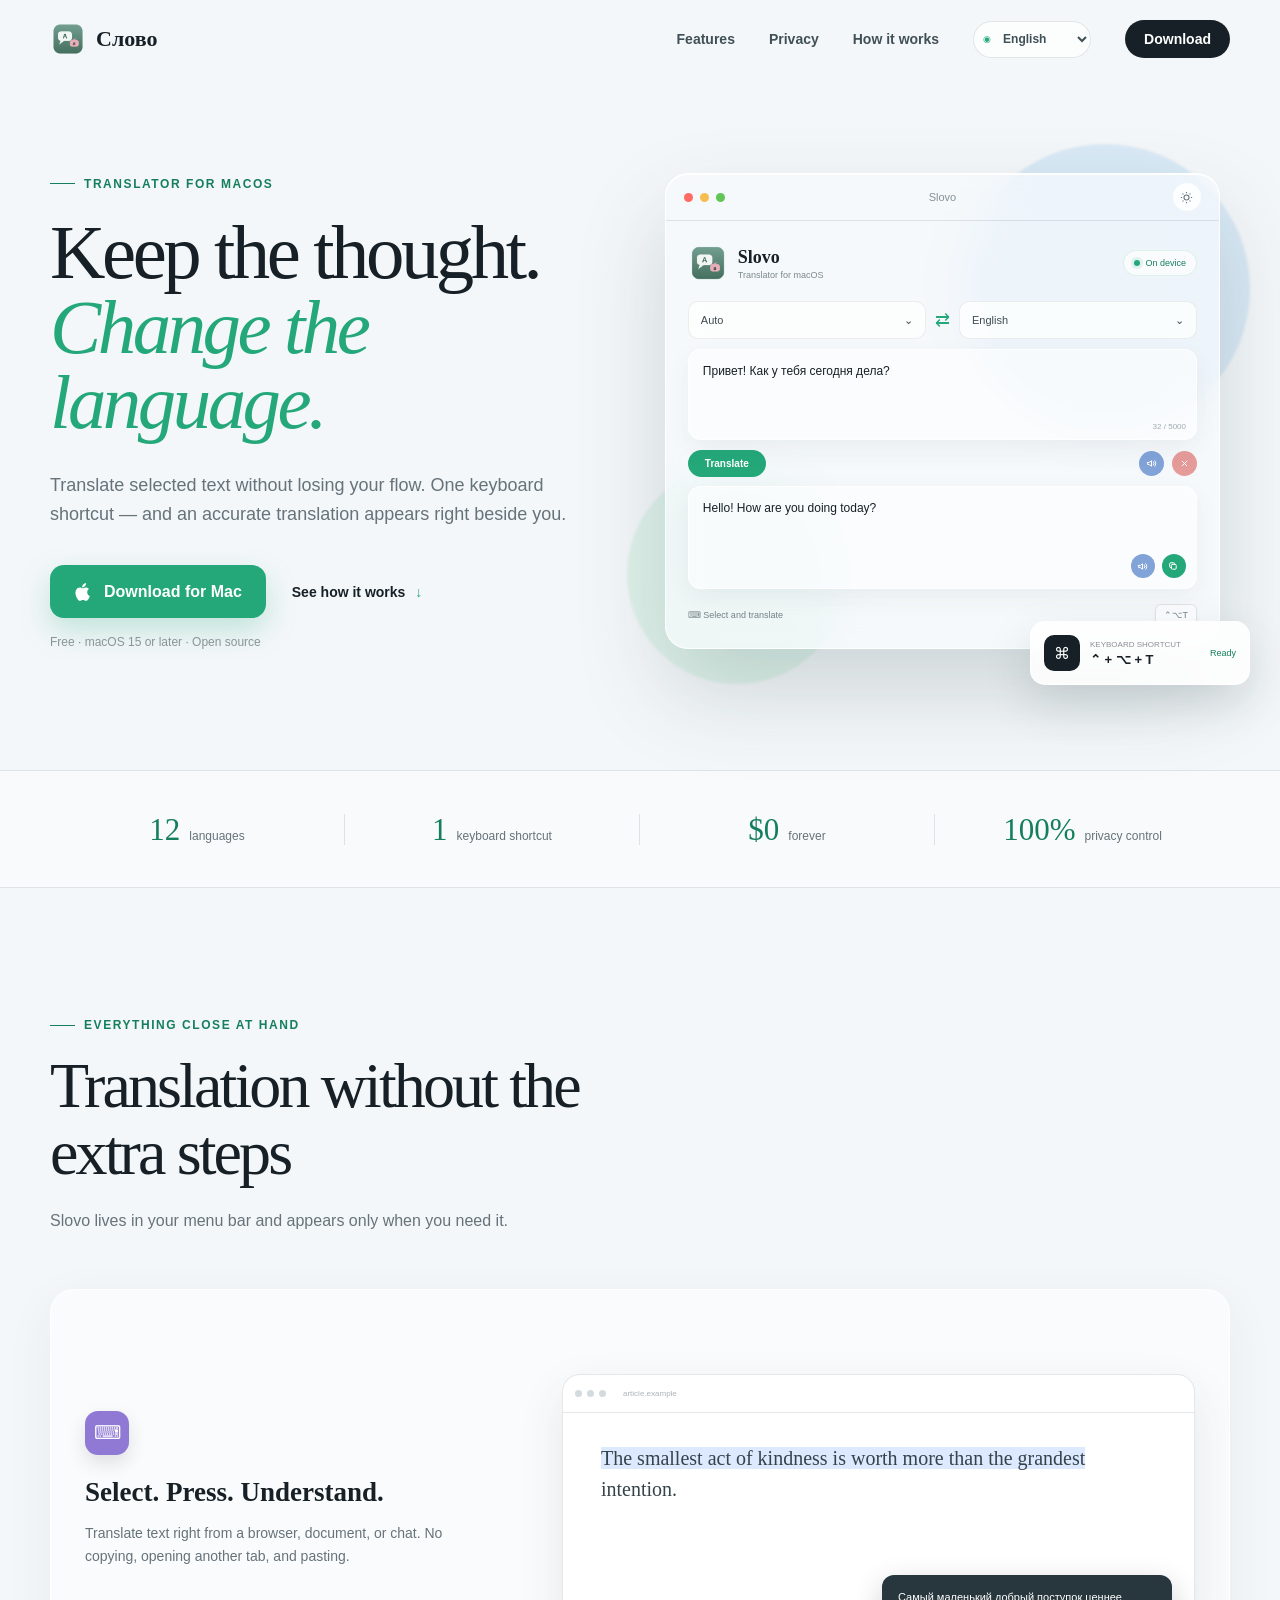
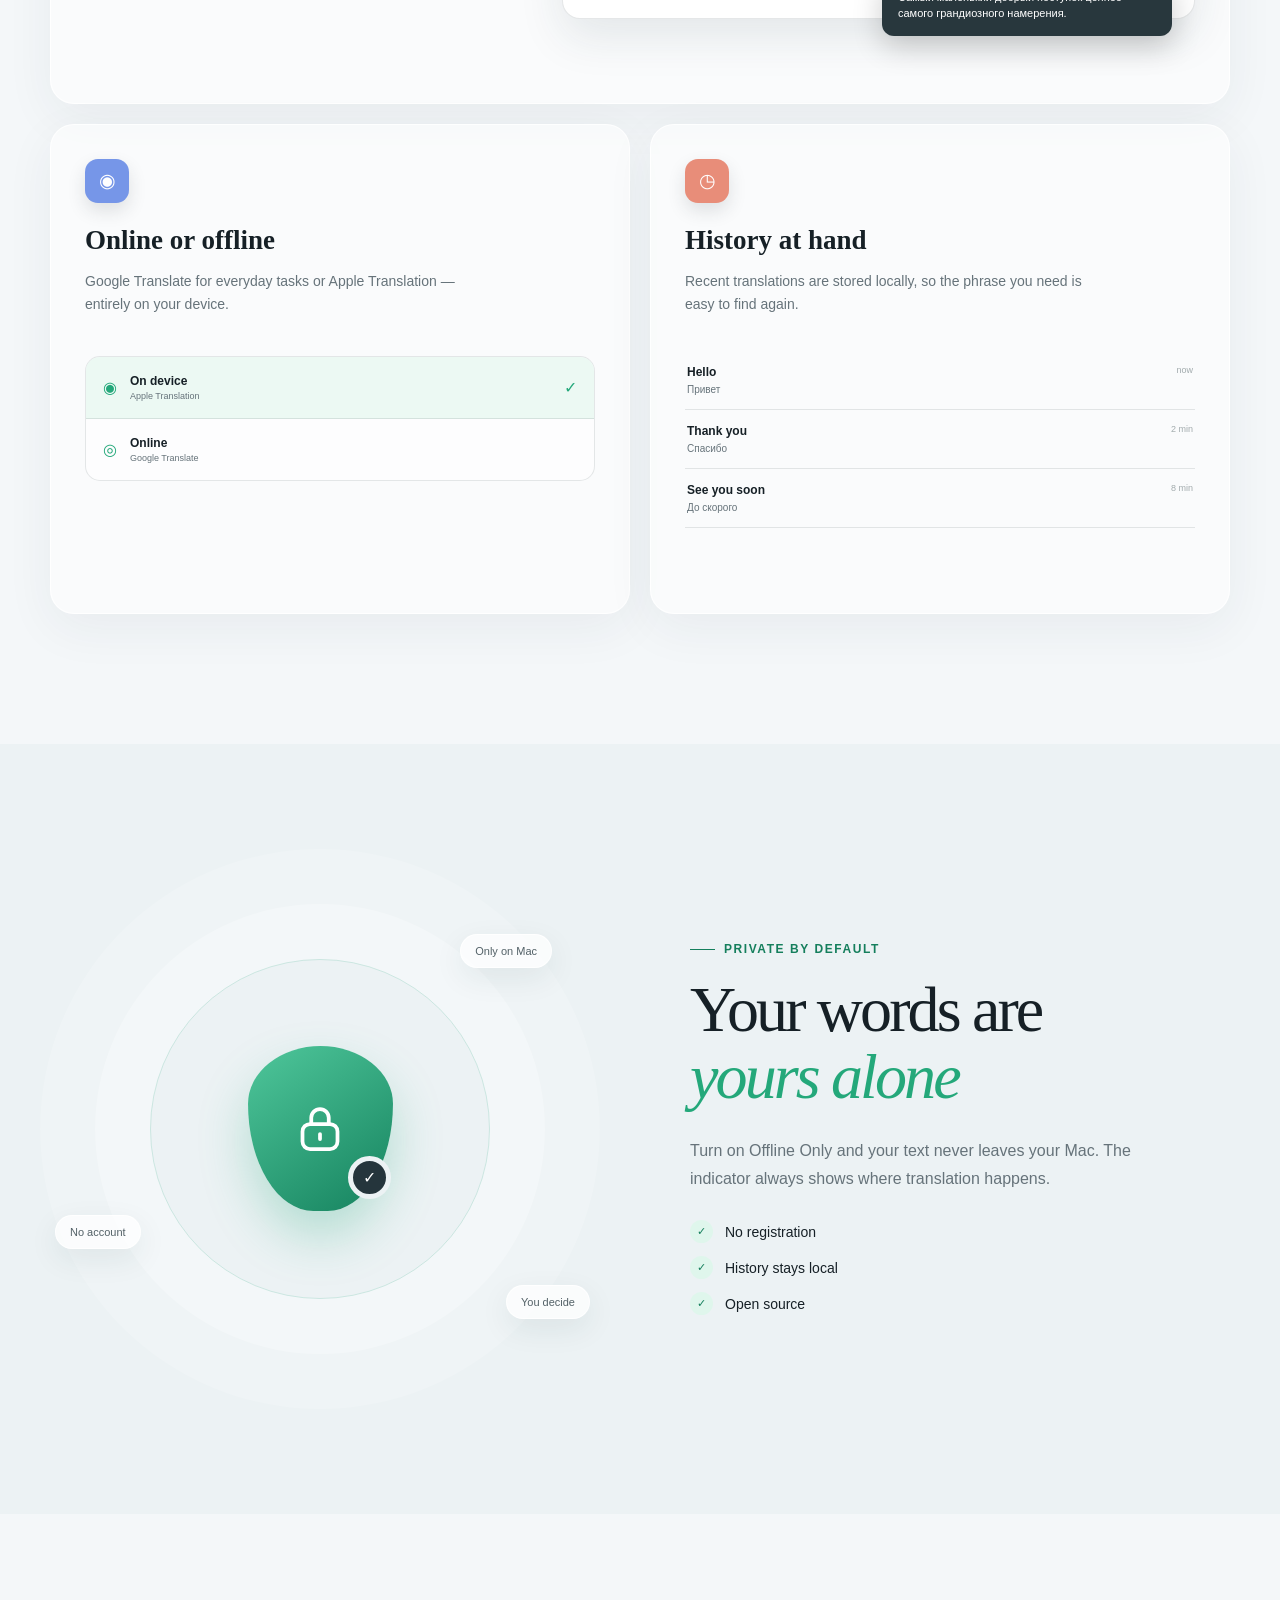
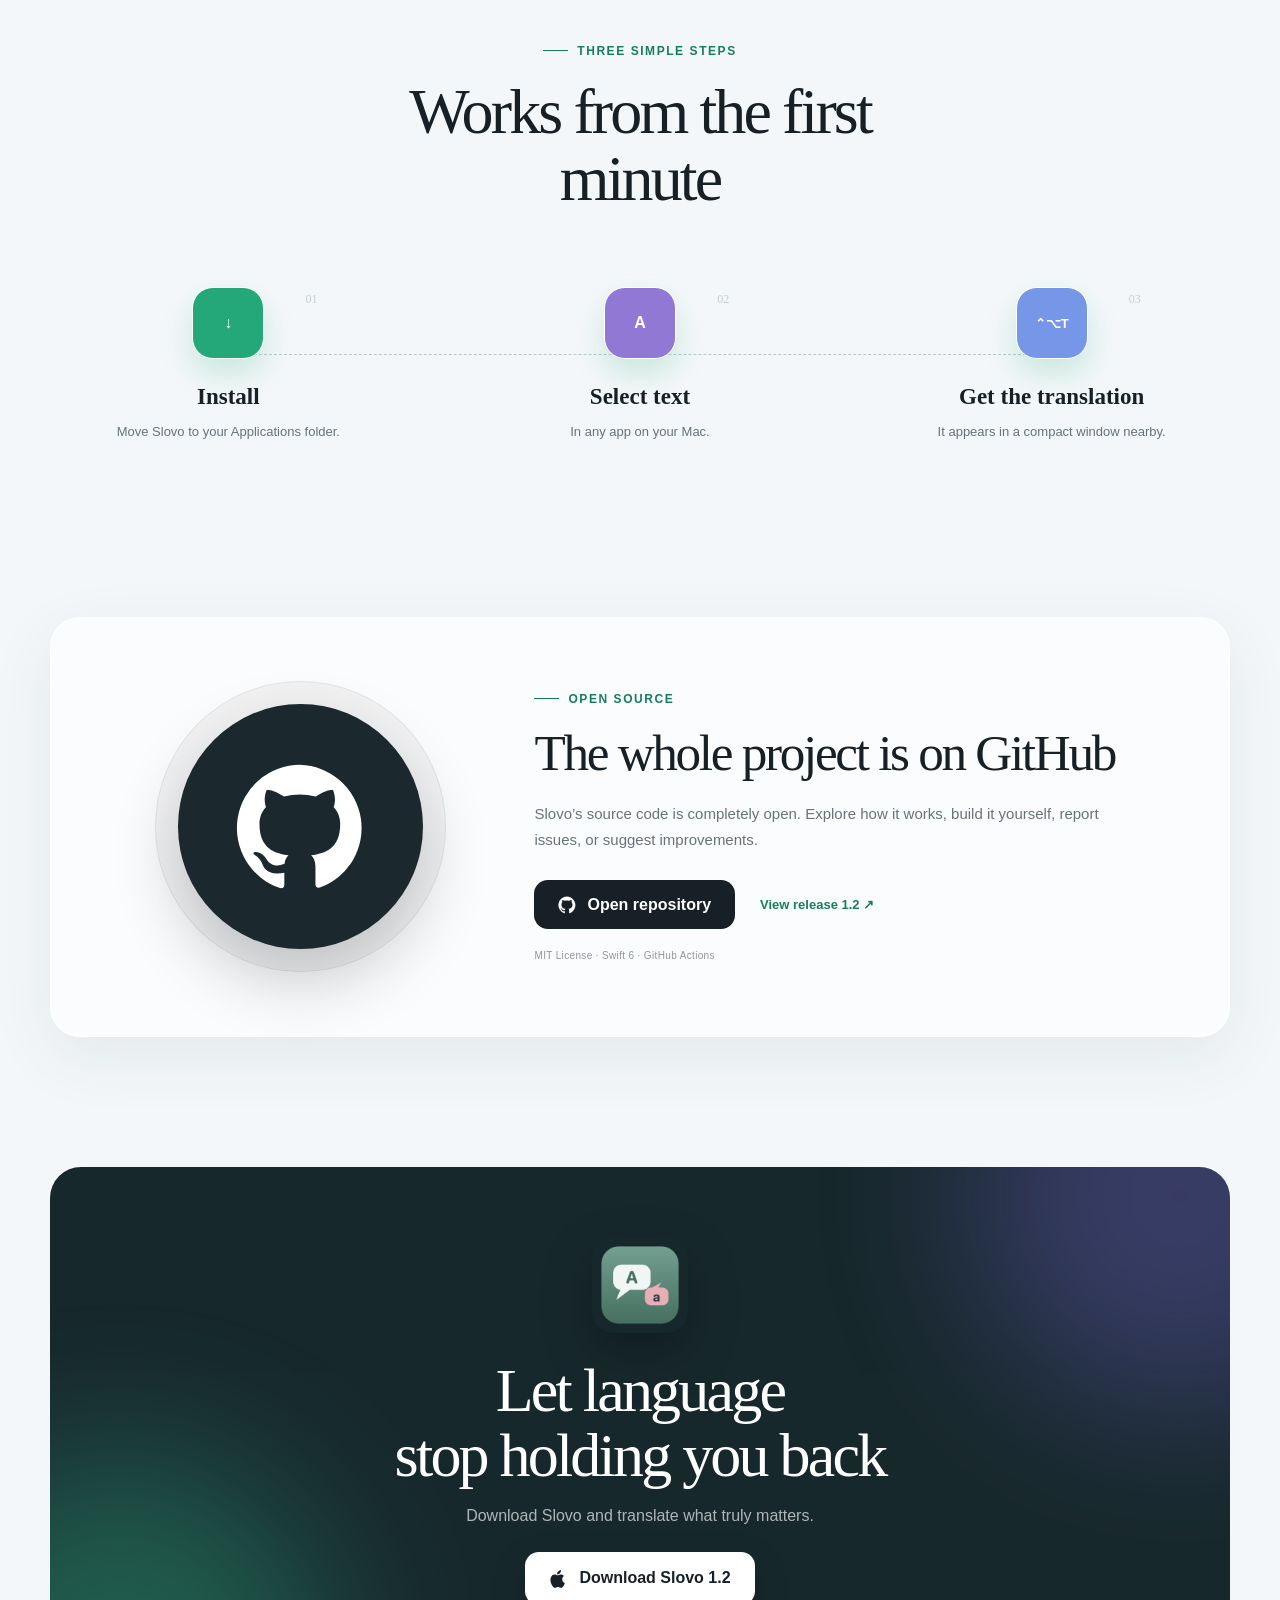
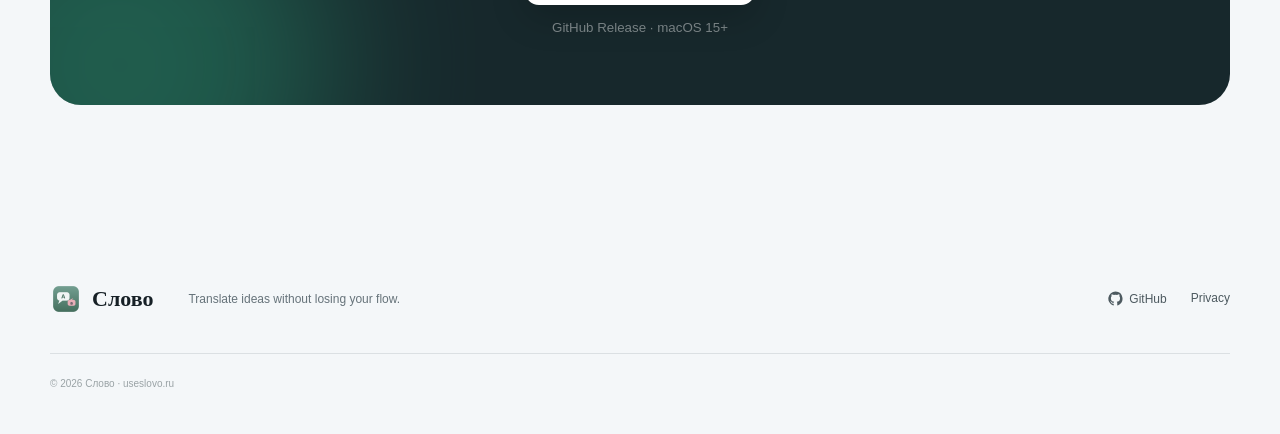
==== website/index.html @ 65efa054 "Add multilingual website for GitHub Pages" ====
<!doctype html>
<html lang="en">
  <head>
    <meta charset="UTF-8" /><meta name="viewport" content="width=device-width, initial-scale=1" />
    <meta name="robots" content="index, follow" /><meta name="description" content="Slovo — a fast, private translator for macOS, available in 12 languages." />
    <link rel="canonical" href="https://useslovo.ru/" />
    <link rel="alternate" hreflang="ru" href="https://useslovo.ru/ru/" />
    <link rel="alternate" hreflang="en" href="https://useslovo.ru/en/" />
    <link rel="alternate" hreflang="es" href="https://useslovo.ru/es/" />
    <link rel="alternate" hreflang="de" href="https://useslovo.ru/de/" />
    <link rel="alternate" hreflang="fr" href="https://useslovo.ru/fr/" />
    <link rel="alternate" hreflang="it" href="https://useslovo.ru/it/" />
    <link rel="alternate" hreflang="pt" href="https://useslovo.ru/pt/" />
    <link rel="alternate" hreflang="zh" href="https://useslovo.ru/zh/" />
    <link rel="alternate" hreflang="ja" href="https://useslovo.ru/ja/" />
    <link rel="alternate" hreflang="ko" href="https://useslovo.ru/ko/" />
    <link rel="alternate" hreflang="tr" href="https://useslovo.ru/tr/" />
    <link rel="alternate" hreflang="uk" href="https://useslovo.ru/uk/" />
    <link rel="alternate" hreflang="x-default" href="https://useslovo.ru/" />
    <title>Slovo — translator for macOS</title><link rel="icon" href="assets/app-icon.png" />
    <style>body{margin:0;min-height:100vh;display:grid;place-items:center;background:#f4f7f9;color:#162026;font-family:-apple-system,BlinkMacSystemFont,"Segoe UI",sans-serif}.card{width:min(620px,calc(100% - 40px));text-align:center}.card img{width:84px;border-radius:20px}.card h1{font:500 58px/1.05 Iowan Old Style,Baskerville,serif;margin:24px 0 12px}.card p{color:#66737a}.languages{margin-top:30px;display:flex;flex-wrap:wrap;justify-content:center;gap:9px}.languages a{padding:10px 14px;border:1px solid rgba(20,37,45,.12);border-radius:999px;color:inherit;text-decoration:none;background:#fff}.languages a:hover{border-color:#24a87a;color:#157f5c}</style>
    <script>!function(){var s=["ru","en","es","de","fr","it","pt","zh","ja","ko","tr","uk"],p='';try{p=localStorage.getItem('slovo-language')||''}catch(e){}var l=(p||navigator.languages&&navigator.languages[0]||navigator.language||'en').toLowerCase().split('-')[0];location.replace('./'+(s.includes(l)?l:'en')+'/'+location.hash)}();</script>
  </head>
  <body><main class="card"><img src="assets/app-icon.png" alt="Slovo" /><h1>Slovo</h1><p>Choose your language · Выберите язык</p><nav class="languages" aria-label="Languages"><a href="./ru/" lang="ru">Русский</a><a href="./en/" lang="en">English</a><a href="./es/" lang="es">Español</a><a href="./de/" lang="de">Deutsch</a><a href="./fr/" lang="fr">Français</a><a href="./it/" lang="it">Italiano</a><a href="./pt/" lang="pt">Português</a><a href="./zh/" lang="zh">中文</a><a href="./ja/" lang="ja">日本語</a><a href="./ko/" lang="ko">한국어</a><a href="./tr/" lang="tr">Türkçe</a><a href="./uk/" lang="uk">Українська</a></nav></main></body>
</html>
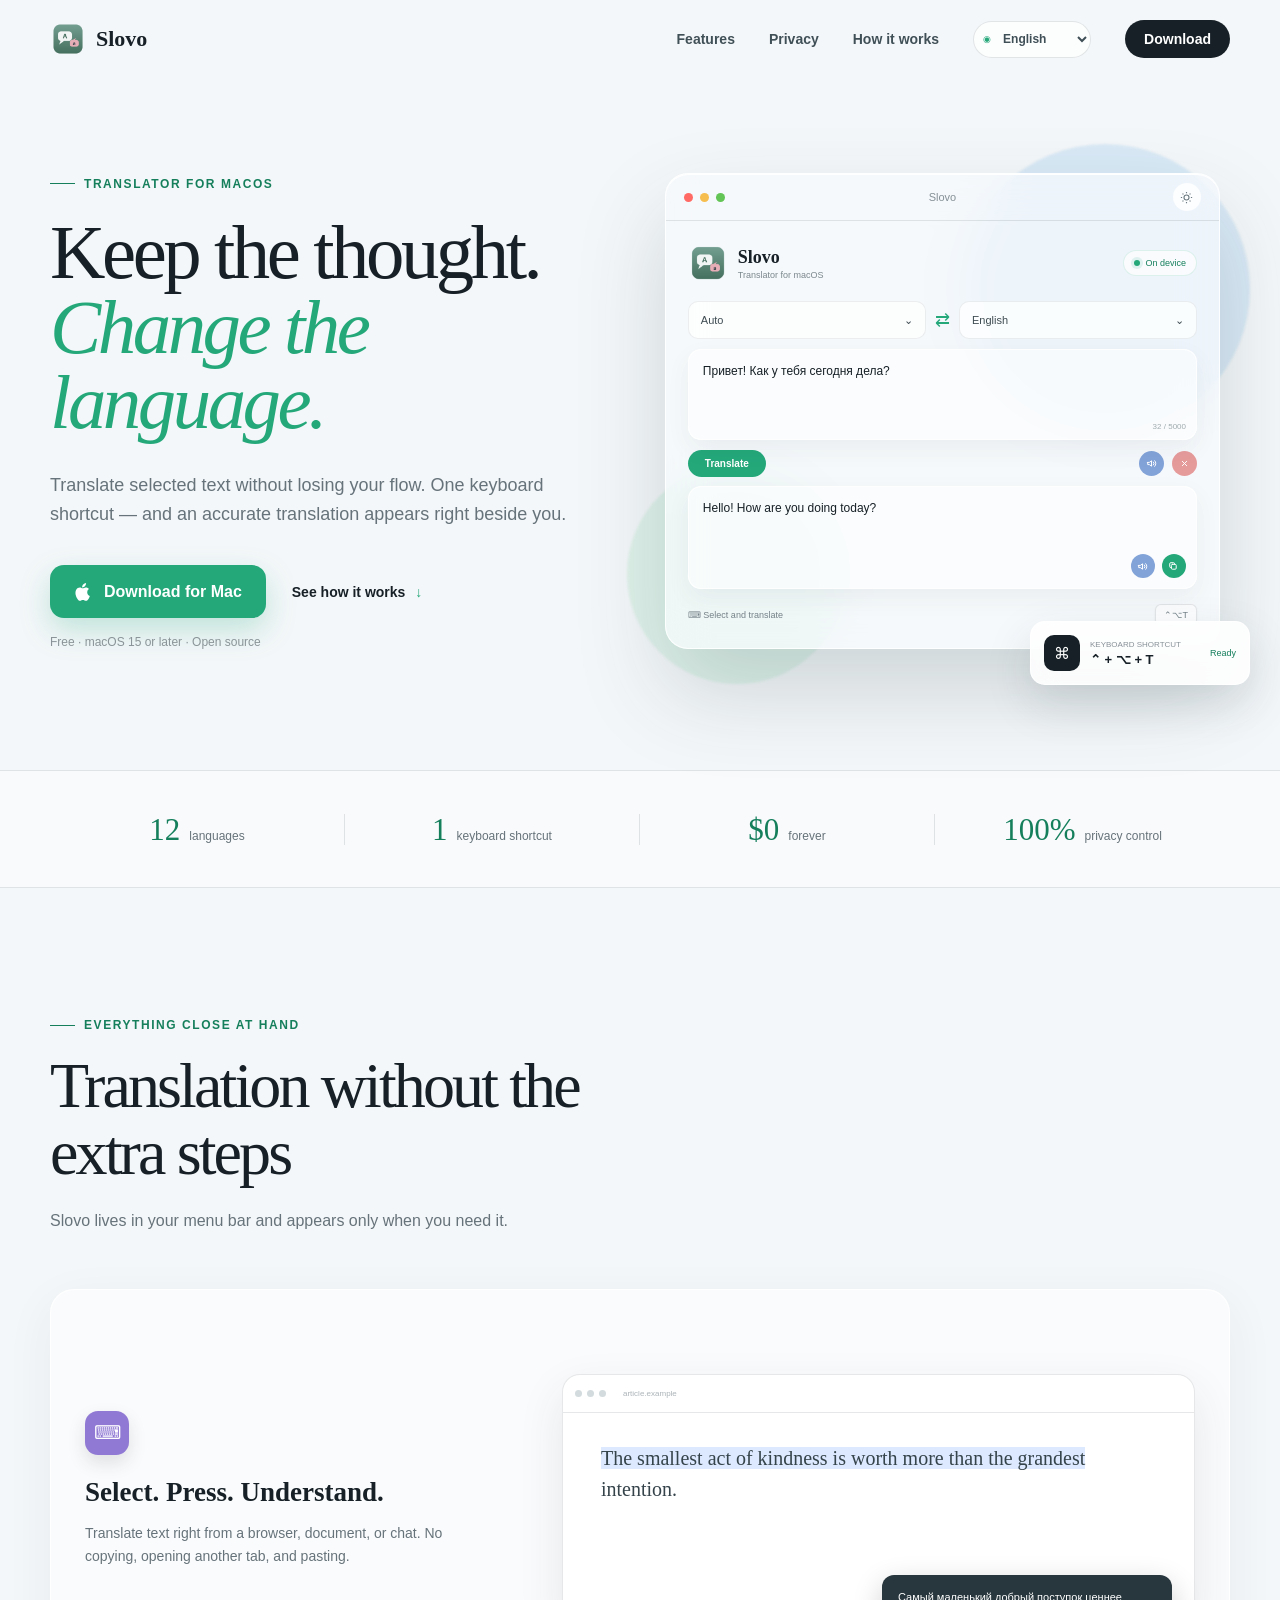
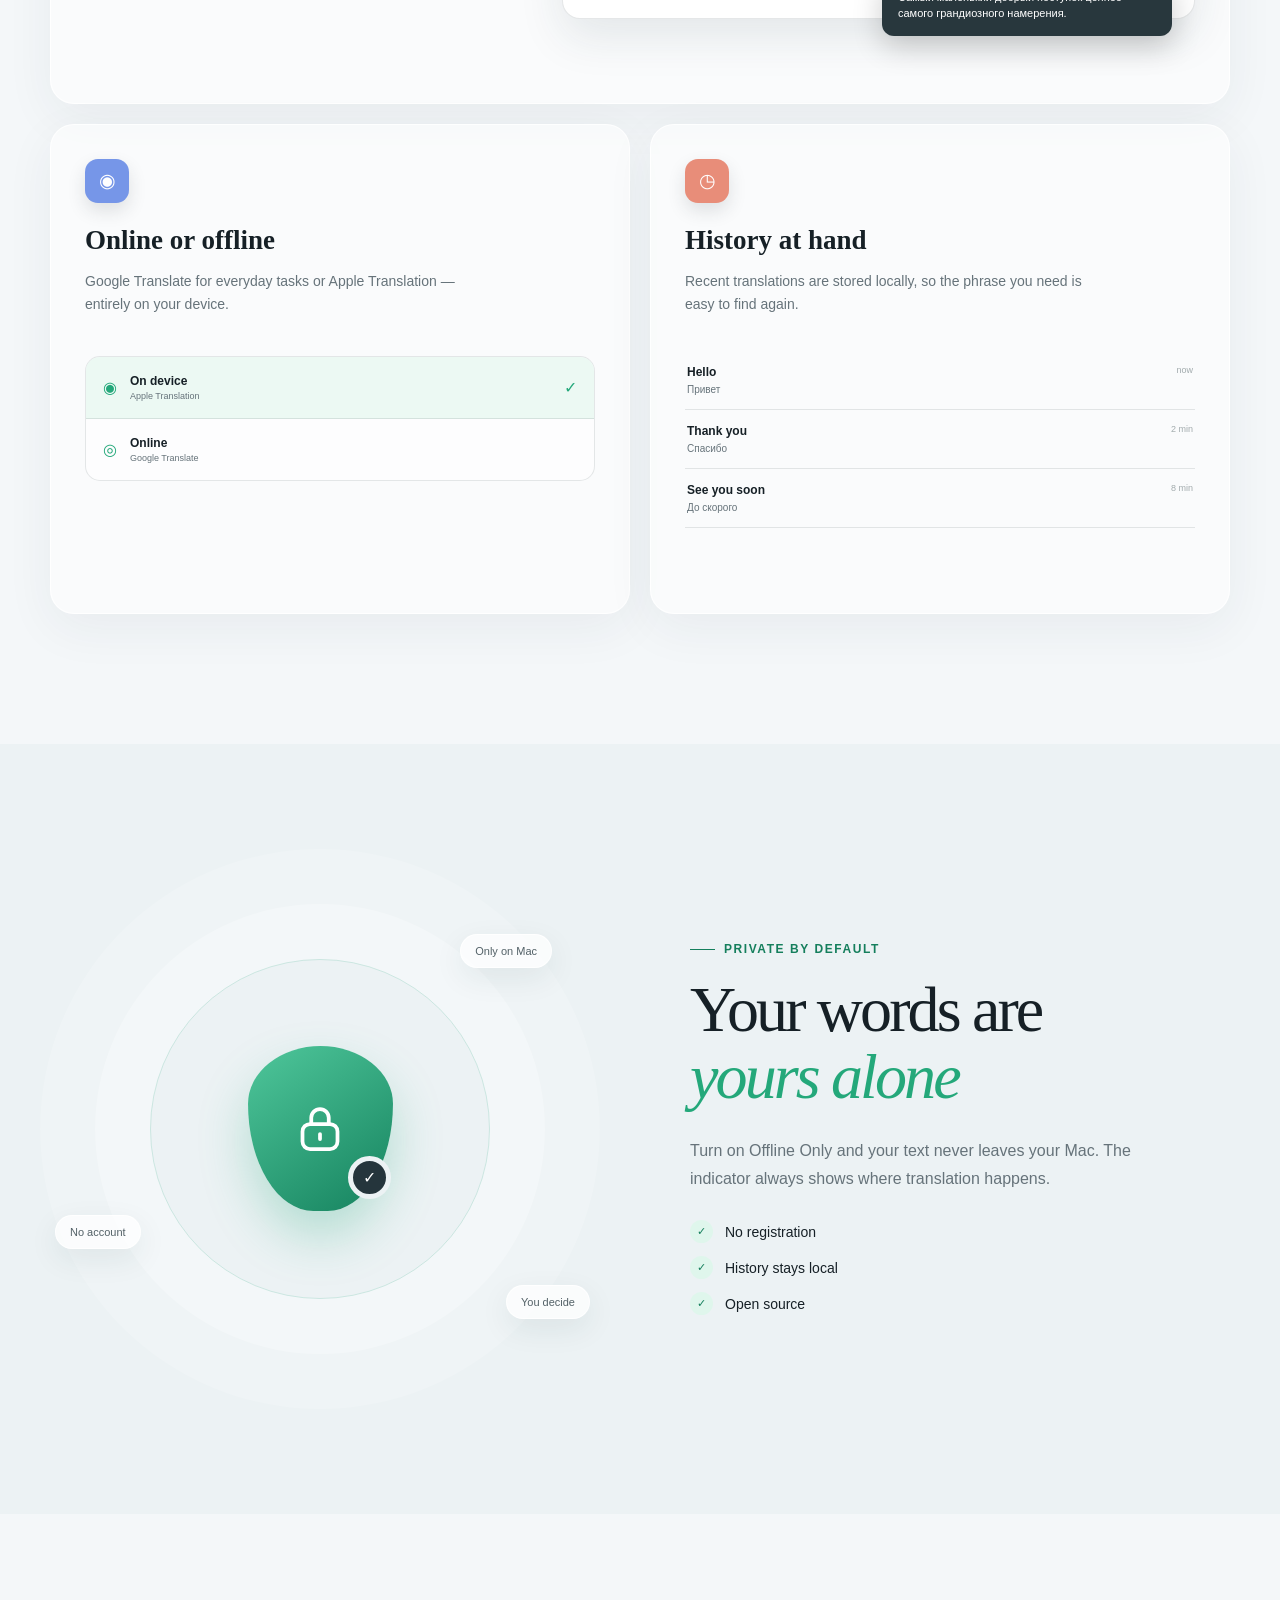
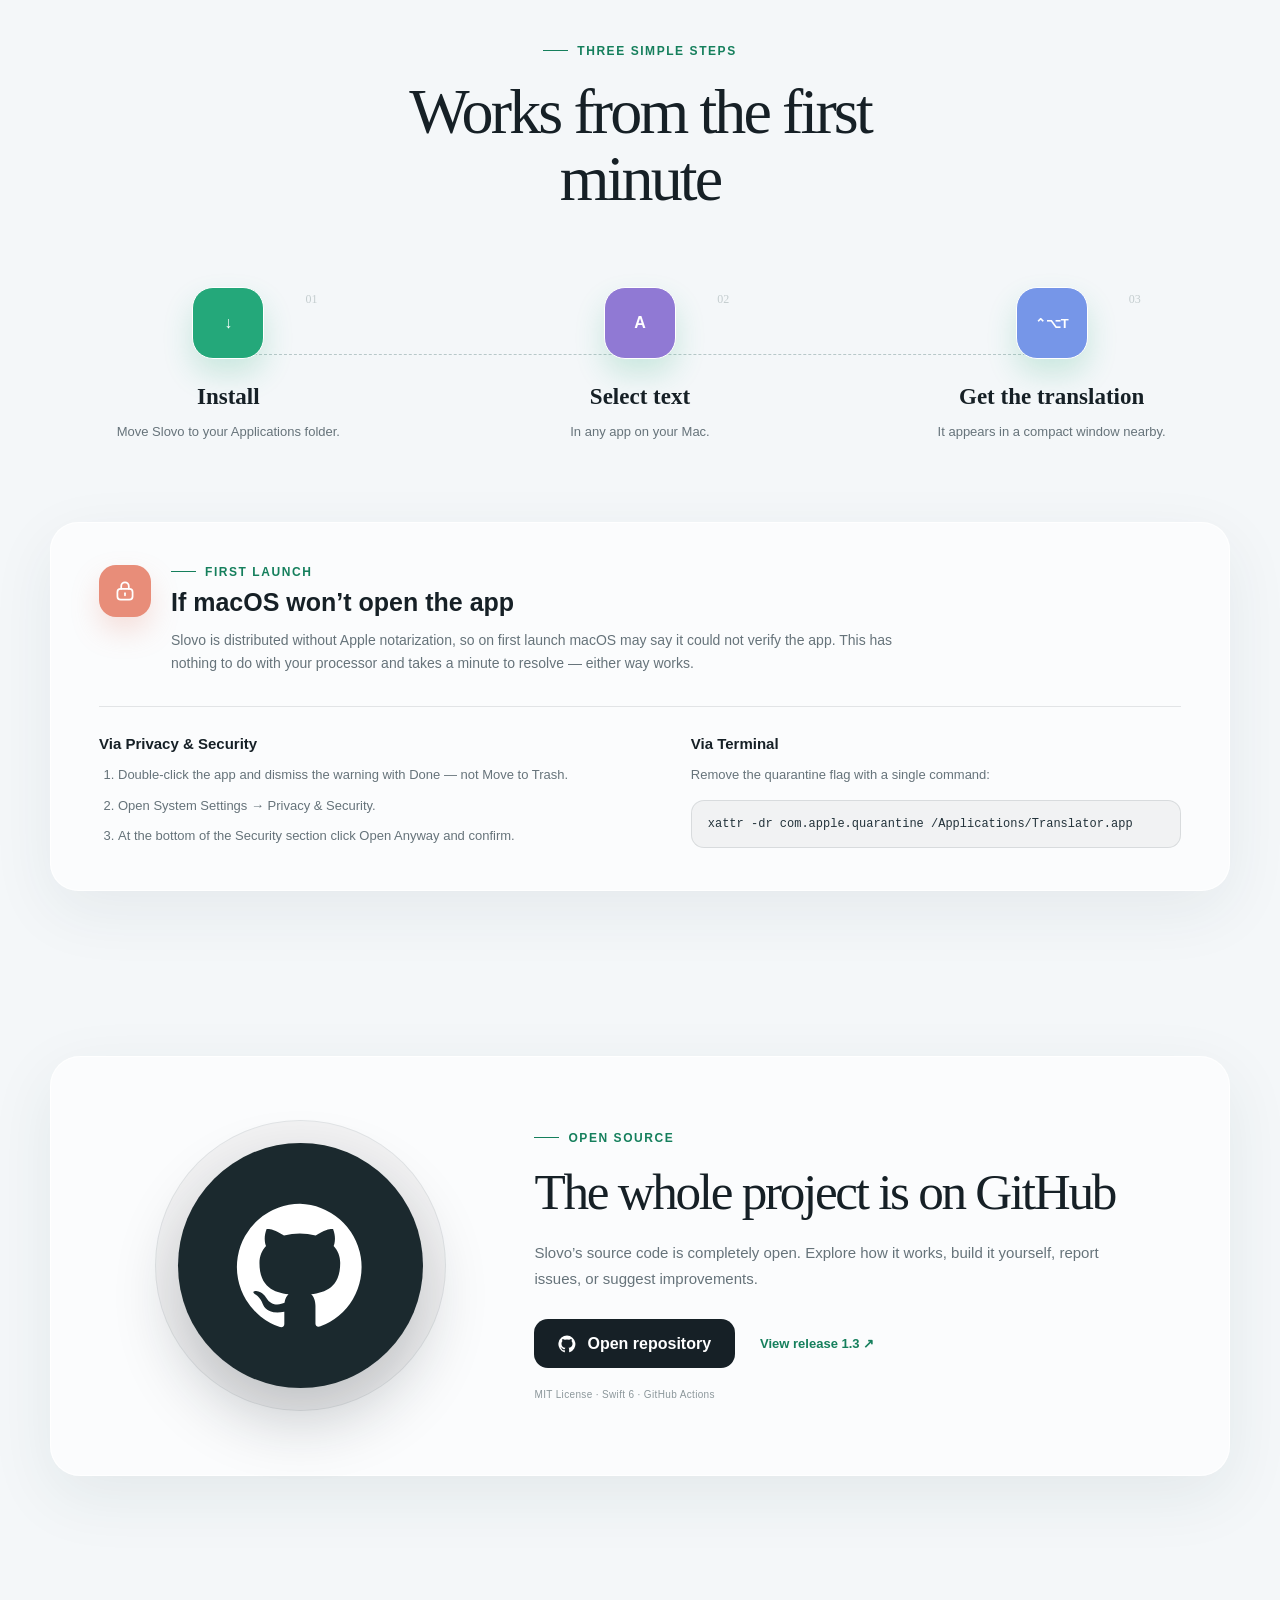
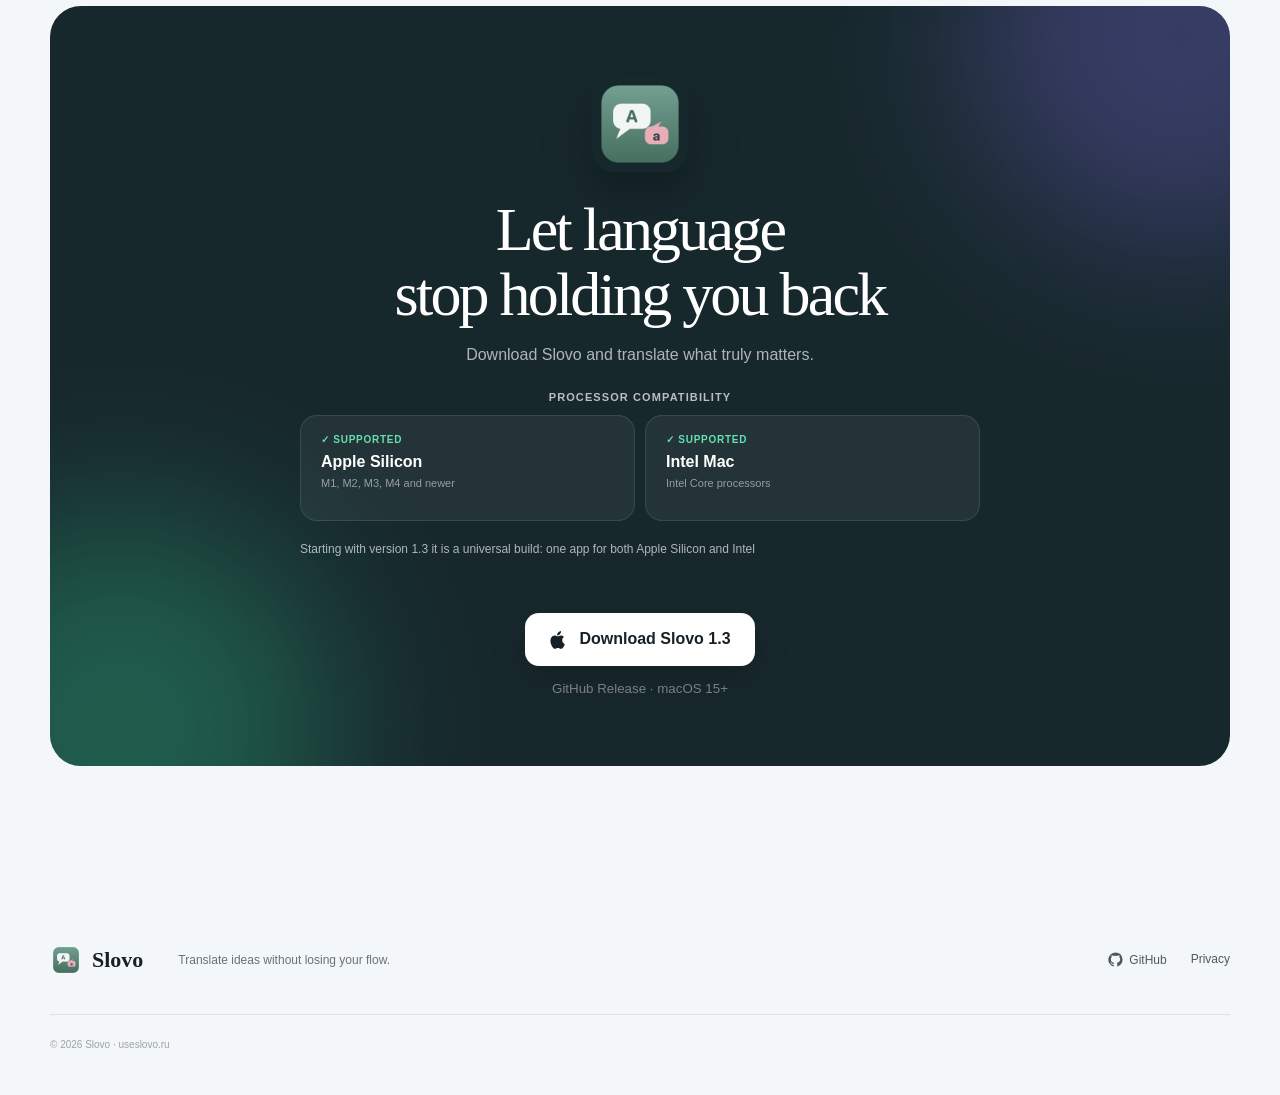
==== commit cecda33b: "Сайт: логотип по языку страницы и собственный favicon - В шапке, подвале и копирайте название прилож" ====
--- a/website/index.html
+++ b/website/index.html
@@ -17,7 +17,10 @@
     <link rel="alternate" hreflang="tr" href="https://useslovo.ru/tr/" />
     <link rel="alternate" hreflang="uk" href="https://useslovo.ru/uk/" />
     <link rel="alternate" hreflang="x-default" href="https://useslovo.ru/" />
-    <title>Slovo — translator for macOS</title><link rel="icon" href="assets/app-icon.png" />
+    <title>Slovo — translator for macOS</title>
+    <link rel="icon" href="/favicon.ico" sizes="32x32" />
+    <link rel="icon" href="/favicon.svg" type="image/svg+xml" />
+    <link rel="apple-touch-icon" href="/apple-touch-icon.png" />
     <style>body{margin:0;min-height:100vh;display:grid;place-items:center;background:#f4f7f9;color:#162026;font-family:-apple-system,BlinkMacSystemFont,"Segoe UI",sans-serif}.card{width:min(620px,calc(100% - 40px));text-align:center}.card img{width:84px;border-radius:20px}.card h1{font:500 58px/1.05 Iowan Old Style,Baskerville,serif;margin:24px 0 12px}.card p{color:#66737a}.languages{margin-top:30px;display:flex;flex-wrap:wrap;justify-content:center;gap:9px}.languages a{padding:10px 14px;border:1px solid rgba(20,37,45,.12);border-radius:999px;color:inherit;text-decoration:none;background:#fff}.languages a:hover{border-color:#24a87a;color:#157f5c}</style>
     <script>!function(){var s=["ru","en","es","de","fr","it","pt","zh","ja","ko","tr","uk"],p='';try{p=localStorage.getItem('slovo-language')||''}catch(e){}var l=(p||navigator.languages&&navigator.languages[0]||navigator.language||'en').toLowerCase().split('-')[0];location.replace('./'+(s.includes(l)?l:'en')+'/'+location.hash)}();</script>
   </head>
